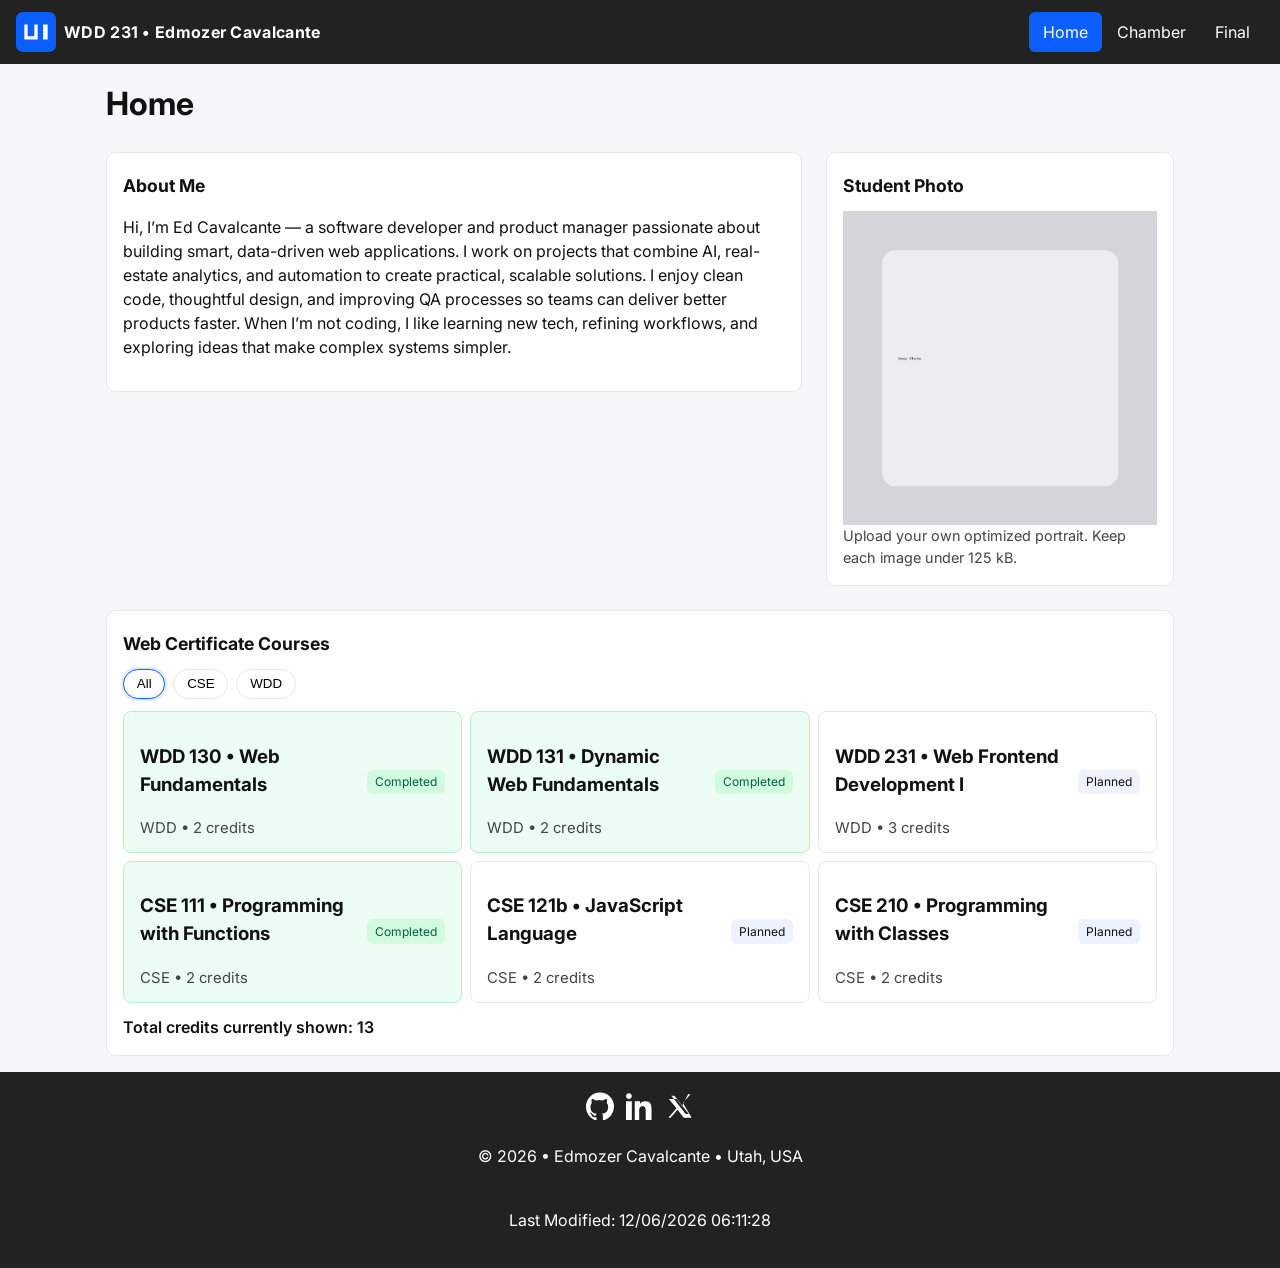
==== index.html @ 896c59fc "Align About Me and Student Photo cards, refactor grid layout for desktop/tablet, and fix spacing iss" ====
<!DOCTYPE html>
<html lang="en">
<head>
  <meta charset="utf-8">
  <meta name="viewport" content="width=device-width, initial-scale=1">
  <meta name="description" content="WDD 231 Course Home Page for Web Frontend Development I.">
  <meta name="author" content="Edmozer Cavalcante">
  <title>WDD 231 • Course Home</title>
  <link rel="preconnect" href="https://fonts.googleapis.com">
  <link rel="preconnect" href="https://fonts.gstatic.com" crossorigin>
  <link href="https://fonts.googleapis.com/css2?family=Inter:wght@400;600;800&display=swap" rel="stylesheet">
  <link rel="stylesheet" href="css/small.css">
  <link rel="stylesheet" href="css/larger.css">
  <script src="js/navigation.js" defer></script>
  <script src="js/date.js" defer></script>
  <script src="js/course.js" defer></script>
</head>
<body>
  <header class="site-header">
    <div class="brand">
      <img src="images/logo.svg" alt="BYU-I style site logo" width="40" height="40">
      <span class="site-name">WDD 231 • Edmozer Cavalcante</span>
    </div>
    <button class="menu-toggle" aria-label="Menu" aria-expanded="false" aria-controls="primary-nav">
      <span class="bar"></span>
      <span class="bar"></span>
      <span class="bar"></span>
    </button>
    <nav id="primary-nav" class="nav" aria-label="Primary">
      <a href="#" class="active" aria-current="page">Home</a>
      <a href="chamber/">Chamber</a>
      <a href="final/">Final</a>
    </nav>
  </header>

  <main>
    <h1>Home</h1>
    <section class="about">
      <h2>About Me</h2>
      <p>
        Hi, I’m Ed Cavalcante — a software developer and product manager passionate about building
        smart, data-driven web applications. I work on projects that combine AI, real-estate
        analytics, and automation to create practical, scalable solutions. I enjoy clean code,
        thoughtful design, and improving QA processes so teams can deliver better products faster.
        When I’m not coding, I like learning new tech, refining workflows, and exploring ideas
        that make complex systems simpler.
      </p>
    </section>

    <section class="student-photo">
      <h2>Student Photo</h2>
      <figure>
        <img src="images/student-placeholder.jpg" width="500" height="500" alt="Portrait of Ed" loading="lazy">
        <figcaption>Upload your own optimized portrait. Keep each image under 125 kB.</figcaption>
      </figure>
    </section>

    <section class="certificate">
      <h2>Web Certificate Courses</h2>
      <div class="filters" role="group" aria-label="Filter courses">
        <button id="filter-all" class="chip selected">All</button>
        <button id="filter-cse" class="chip">CSE</button>
        <button id="filter-wdd" class="chip">WDD</button>
      </div>
      <div id="course-list" class="course-list" aria-live="polite"></div>
      <p id="credit-total" class="credit-total">Total credits currently shown: 0</p>
    </section>
  </main>

  <footer class="site-footer">
    <div class="social">
      <a href="https://github.com/your-github-username/wdd231" target="_blank" rel="noopener" aria-label="GitHub">
        <img src="images/github.svg" width="28" height="28" alt="GitHub">
      </a>
      <a href="https://www.linkedin.com/in/your-linkedin" target="_blank" rel="noopener" aria-label="LinkedIn">
        <img src="images/linkedin.svg" width="28" height="28" alt="LinkedIn">
      </a>
      <a href="https://x.com/" target="_blank" rel="noopener" aria-label="X">
        <img src="images/x.svg" width="28" height="28" alt="X">
      </a>
    </div>
  <p>&copy; <span id="year"></span> • <span class="student">Edmozer Cavalcante</span> • Utah, USA</p>
    <p id="lastModified">Last Modified: </p>
  </footer>
</body>
</html>
---- css/small.css ----
/* small.css — base styles for mobile first */
:root{
  --bg:#f6f7f8;
  --panel:#ffffff;
  --ink:#111;
  --ink-sub:#444;
  --brand:#0b5fff;
  --muted:#e6e8eb;
  --success:#0f8b2c;
  --completed-bg:#ecfdf3;
}

*{box-sizing:border-box}
html,body{height:100%}
body{
  margin:0;
  font-family:Inter, system-ui, -apple-system, Segoe UI, Roboto, Arial, sans-serif;
  color:var(--ink);
  background:var(--bg);
  line-height:1.5;
}

img{max-width:100%; height:auto; display:block}

/* Utility: visually hidden for screen readers */
.visually-hidden{
  position:absolute !important;
  height:1px; width:1px;
  overflow:hidden; clip:rect(1px, 1px, 1px, 1px);
  white-space:nowrap; border:0; padding:0; margin:-1px;
}

.site-header{
  display:flex;
  align-items:center;
  justify-content:space-between;
  gap:.5rem;
  padding:.75rem 1rem;
  background:#222;
  color:#fff;
}

.brand{display:flex; align-items:center; gap:.5rem}
.site-name{font-weight:700; letter-spacing:.3px}

.menu-toggle{
  display:inline-flex;
  flex-direction:column;
  gap:4px;
  background:transparent;
  border:0;
  cursor:pointer;
}
.menu-toggle .bar{
  display:block;
  width:26px;
  height:3px;
  background:#fff;
  border-radius:2px;
}

.nav{
  position:absolute;
  inset-inline:0;
  top:56px;
  background:#111;
  display:none;
  flex-direction:column;
}
.nav a{
  color:#fff;
  text-decoration:none;
  padding:.85rem 1rem;
  border-top:1px solid #2a2a2a;
}
.nav a:hover{background:#1c1c1c}
.nav a.active{background:#0b5fff}

.nav.open{display:flex}

main{padding:1rem; display:grid; gap:1rem}
h1{margin:0 0 .5rem 0}
section{
  background:var(--panel);
  border:1px solid var(--muted);
  border-radius:10px;
  padding:1rem;
}
section h2{
  margin:.25rem 0 .75rem;
  font-size:1.1rem;
}

.student-photo figure{margin:0}
.student-photo figcaption{color:var(--ink-sub); font-size:.9rem}

.filters{
  display:flex;
  gap:.5rem;
  flex-wrap:wrap;
  margin:.25rem 0 .75rem;
}
.chip{
  padding:.4rem .8rem;
  border:1px solid var(--muted);
  background:#fff;
  border-radius:999px;
  cursor:pointer;
}
.chip.selected{border-color:var(--brand); box-shadow:0 0 0 2px rgba(11,95,255,.12)}

.course-list{
  display:grid;
  grid-template-columns:1fr;
  gap:.5rem;
}
.course{
  padding:.75rem 1rem;
  border:1px solid var(--muted);
  border-radius:8px;
  background:#fff;
  display:flex;
  align-items:center;
  justify-content:space-between;
  gap:.75rem;
}
.course .meta{color:var(--ink-sub); font-size:.93rem}
.course.completed{
  background:var(--completed-bg);
  border-color:#b6f0c6;
}
.course .badge{
  font-size:.75rem;
  padding:.2rem .5rem;
  border-radius:6px;
  background:#eef2ff;
}
.course.completed .badge{
  background:#d1fadf;
  color:#065f46;
}

.credit-total{margin:.75rem 0 0; font-weight:600}

.site-footer{
  display:grid;
  gap:.5rem;
  place-items:center;
  text-align:center;
  padding:1.25rem;
  color:#fff;
  background:#222;
}
.site-footer .social{display:flex; gap:.75rem; align-items:center}
.site-footer img{filter:invert(1)}
---- css/larger.css ----
/* larger.css — enhancements for larger viewports */
/* medium breakpoint: side-by-side about and photo on tablets */
@media (min-width: 1024px) {
  main {
    display: grid;
    max-width: 1100px;
    margin: 0 auto;
    grid-template-columns: 1fr 320px;
    grid-template-areas:
      "header header"
      "about photo"
      "courses courses";
    gap: 24px;
    align-items: start;
  }
  main > h1 {
    grid-area: header;
    margin-bottom: 0;
  }
  .about {
    grid-area: about;
    margin: 0;
  }
  .student-photo {
    grid-area: photo;
    margin: 0;
  }
  .certificate {
    grid-area: courses;
    margin: 0;
  }
}

@media (min-width: 768px) and (max-width: 1023px) {
  main {
    display: grid;
    max-width: 900px;
    margin: 0 auto;
    grid-template-columns: 1fr 1fr;
    grid-template-areas:
      "header header"
      "about photo"
      "courses courses";
    gap: 24px;
    align-items: start;
  }
  main > h1 {
    grid-area: header;
    margin-bottom: 0;
  }
  .about {
    grid-area: about;
    margin: 0;
  }
  .student-photo {
    grid-area: photo;
    margin: 0;
  }
  .certificate {
    grid-area: courses;
    margin: 0;
  }
}

@media (min-width: 768px){
  .menu-toggle{display:none}
  .nav{
    position:static;
    display:flex;
    flex-direction:row;
    background:transparent;
  }
  .nav a{
    border:0;
    padding:.5rem .9rem;
    border-radius:6px;
    color:#fff;
  }
  .nav a:hover{background:rgba(255,255,255,.1)}

  main{
    max-width:1100px;
    margin:0 auto;
    display: grid;
    grid-template-columns: 2fr 1fr;
    grid-auto-flow: dense;
  }
  .about{grid-column:1}
  .student-photo{grid-column:2}
  .certificate{grid-column:1 / -1}
  .course-list{
    grid-template-columns: repeat(3, minmax(0,1fr));
  }
}
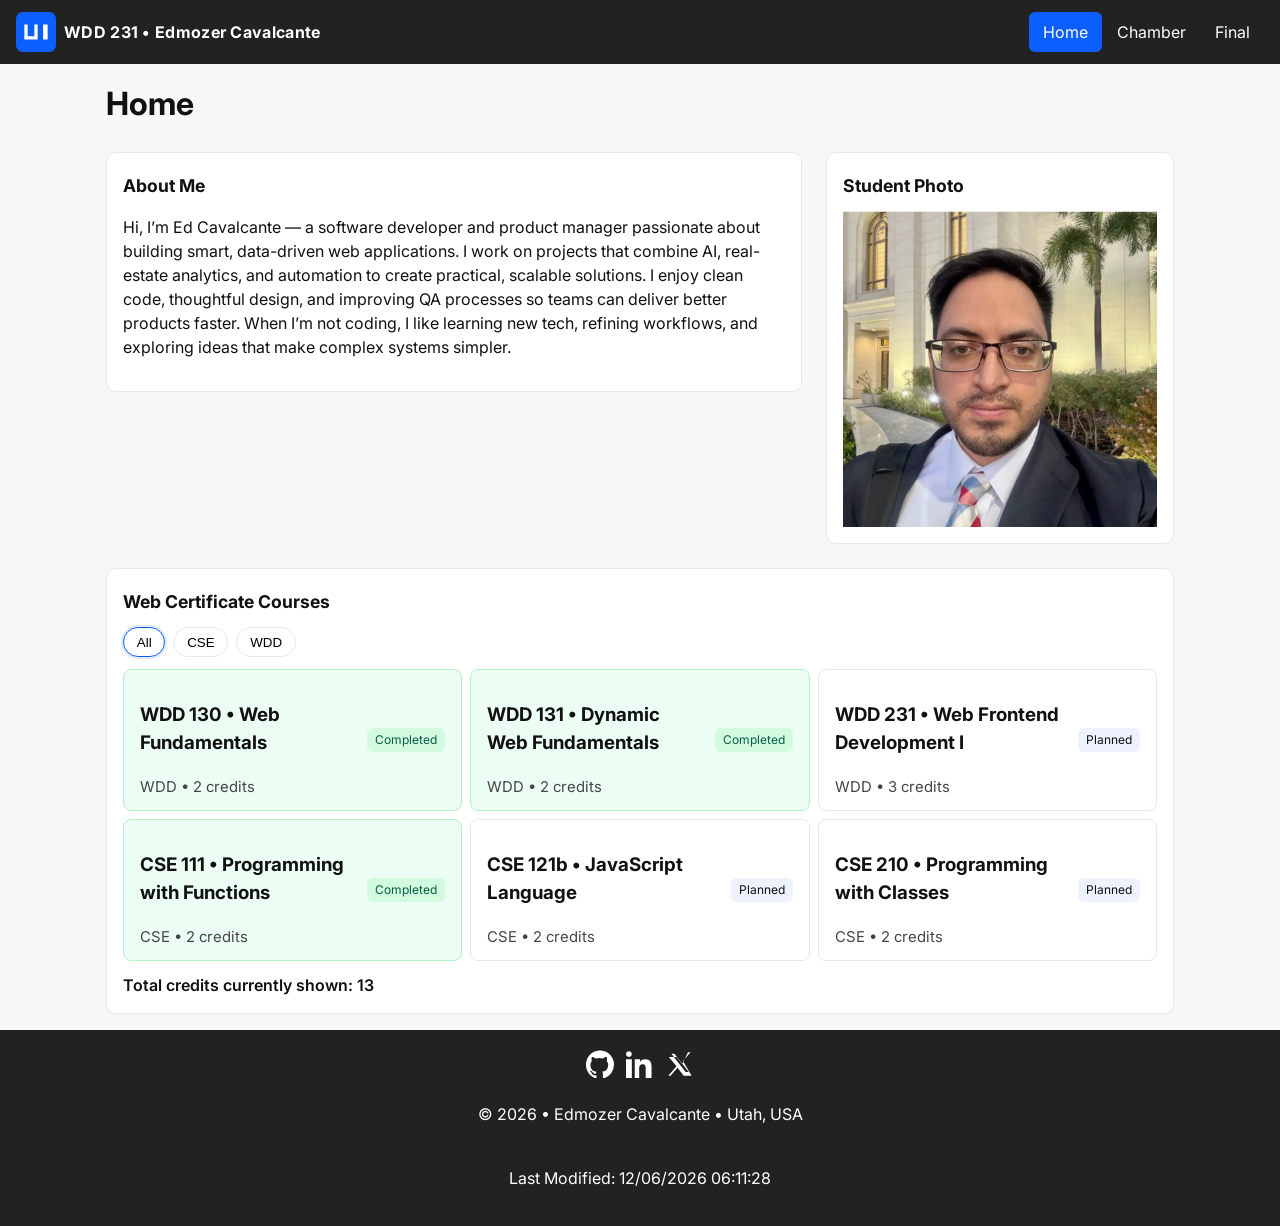
==== commit c43b2682: "Remove all comments from index.html and clean up markup" ====
--- a/index.html
+++ b/index.html
@@ -50,8 +50,8 @@
     <section class="student-photo">
       <h2>Student Photo</h2>
       <figure>
-        <img src="images/student-placeholder.jpg" width="500" height="500" alt="Portrait of Ed" loading="lazy">
-        <figcaption>Upload your own optimized portrait. Keep each image under 125 kB.</figcaption>
+  <img src="images/student-profile.webp" width="500" height="500" alt="Portrait of Ed Cavalcante" loading="lazy">
+
       </figure>
     </section>
 
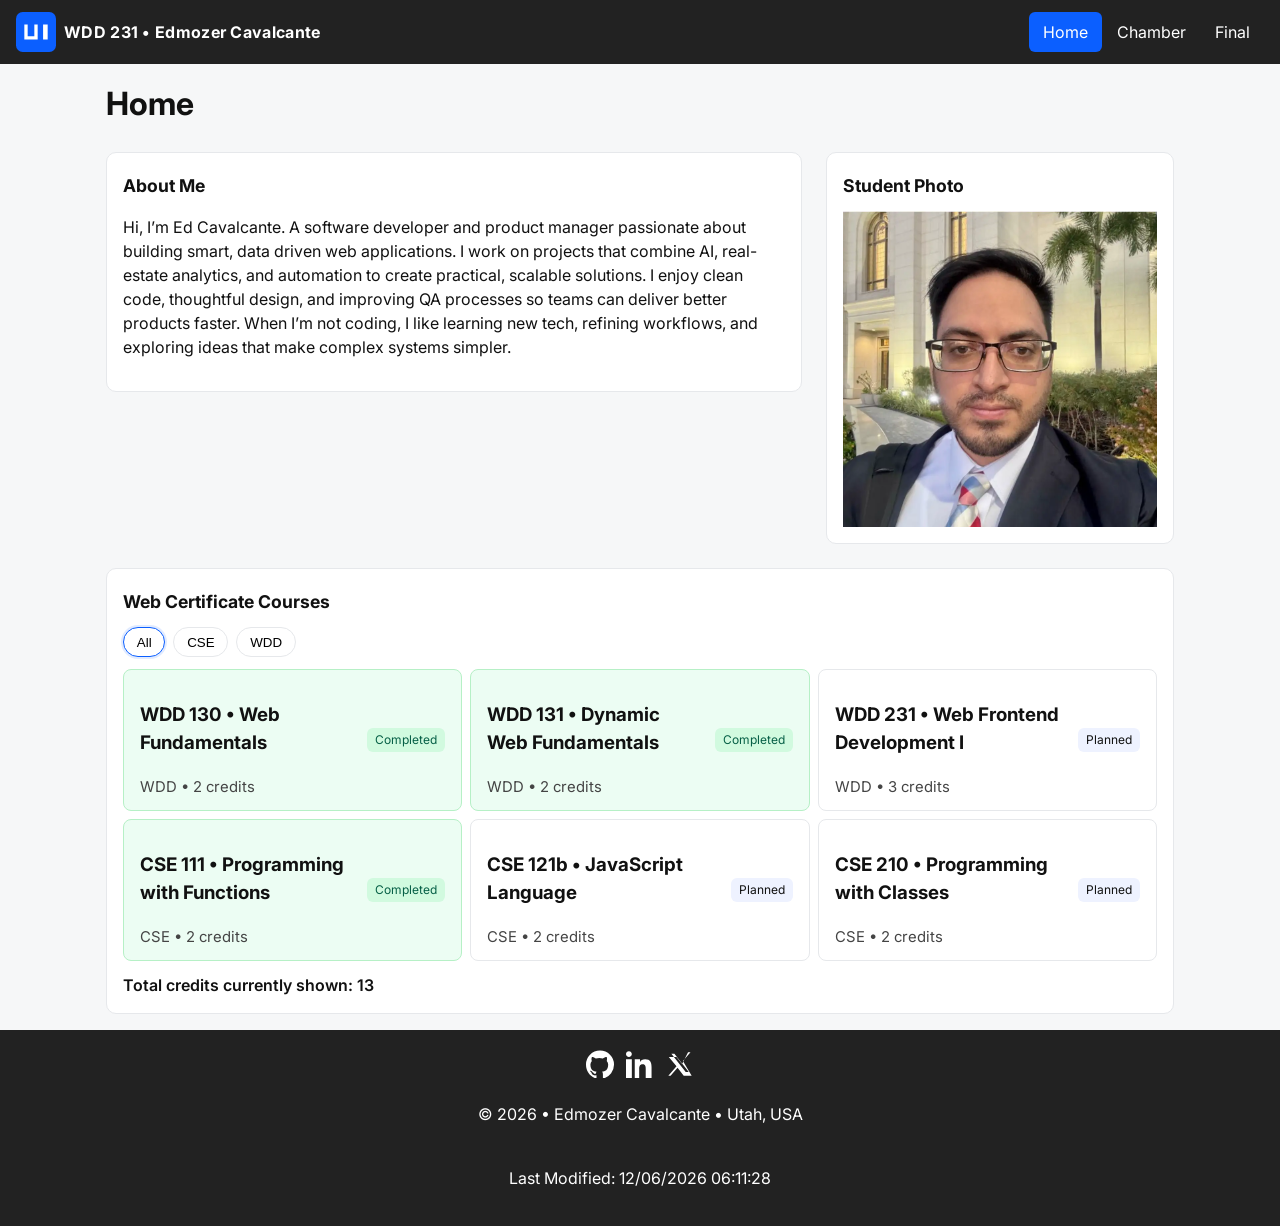
==== commit a5b44a8b: "Final edits before production deployment" ====
--- a/index.html
+++ b/index.html
@@ -9,11 +9,11 @@
   <link rel="preconnect" href="https://fonts.googleapis.com">
   <link rel="preconnect" href="https://fonts.gstatic.com" crossorigin>
   <link href="https://fonts.googleapis.com/css2?family=Inter:wght@400;600;800&display=swap" rel="stylesheet">
-  <link rel="stylesheet" href="css/small.css">
-  <link rel="stylesheet" href="css/larger.css">
-  <script src="js/navigation.js" defer></script>
-  <script src="js/date.js" defer></script>
-  <script src="js/course.js" defer></script>
+  <link rel="stylesheet" href="styles/small.css">
+  <link rel="stylesheet" href="styles/larger.css">
+  <script src="scripts/navigation.js" defer></script>
+  <script src="scripts/date.js" defer></script>
+  <script src="scripts/course.js" defer></script>
 </head>
 <body>
   <header class="site-header">
@@ -38,8 +38,8 @@
     <section class="about">
       <h2>About Me</h2>
       <p>
-        Hi, I’m Ed Cavalcante — a software developer and product manager passionate about building
-        smart, data-driven web applications. I work on projects that combine AI, real-estate
+        Hi, I’m Ed Cavalcante. A software developer and product manager passionate about building
+        smart, data driven web applications. I work on projects that combine AI, real-estate
         analytics, and automation to create practical, scalable solutions. I enjoy clean code,
         thoughtful design, and improving QA processes so teams can deliver better products faster.
         When I’m not coding, I like learning new tech, refining workflows, and exploring ideas
@@ -69,10 +69,10 @@
 
   <footer class="site-footer">
     <div class="social">
-      <a href="https://github.com/your-github-username/wdd231" target="_blank" rel="noopener" aria-label="GitHub">
+  <a href="https://github.com/edmozer" target="_blank" rel="noopener" aria-label="GitHub">
         <img src="images/github.svg" width="28" height="28" alt="GitHub">
       </a>
-      <a href="https://www.linkedin.com/in/your-linkedin" target="_blank" rel="noopener" aria-label="LinkedIn">
+  <a href="https://www.linkedin.com/in/edmozer-cavalcante/" target="_blank" rel="noopener" aria-label="LinkedIn">
         <img src="images/linkedin.svg" width="28" height="28" alt="LinkedIn">
       </a>
       <a href="https://x.com/" target="_blank" rel="noopener" aria-label="X">
--- a/styles/small.css
+++ b/styles/small.css
@@ -0,0 +1,155 @@
+/* small.css — base styles for mobile first */
+:root{
+  --bg:#f6f7f8;
+  --panel:#ffffff;
+  --ink:#111;
+  --ink-sub:#444;
+  --brand:#0b5fff;
+  --muted:#e6e8eb;
+  --success:#0f8b2c;
+  --completed-bg:#ecfdf3;
+}
+
+*{box-sizing:border-box}
+html,body{height:100%}
+body{
+  margin:0;
+  font-family:Inter, system-ui, -apple-system, Segoe UI, Roboto, Arial, sans-serif;
+  color:var(--ink);
+  background:var(--bg);
+  line-height:1.5;
+}
+
+img{max-width:100%; height:auto; display:block}
+
+/* Utility: visually hidden for screen readers */
+.visually-hidden{
+  position:absolute !important;
+  height:1px; width:1px;
+  overflow:hidden; clip:rect(1px, 1px, 1px, 1px);
+  white-space:nowrap; border:0; padding:0; margin:-1px;
+}
+
+.site-header{
+  display:flex;
+  align-items:center;
+  justify-content:space-between;
+  gap:.5rem;
+  padding:.75rem 1rem;
+  background:#222;
+  color:#fff;
+}
+
+.brand{display:flex; align-items:center; gap:.5rem}
+.site-name{font-weight:700; letter-spacing:.3px}
+
+.menu-toggle{
+  display:inline-flex;
+  flex-direction:column;
+  gap:4px;
+  background:transparent;
+  border:0;
+  cursor:pointer;
+}
+.menu-toggle .bar{
+  display:block;
+  width:26px;
+  height:3px;
+  background:#fff;
+  border-radius:2px;
+}
+
+.nav{
+  position:absolute;
+  inset-inline:0;
+  top:56px;
+  background:#111;
+  display:none;
+  flex-direction:column;
+}
+.nav a{
+  color:#fff;
+  text-decoration:none;
+  padding:.85rem 1rem;
+  border-top:1px solid #2a2a2a;
+}
+.nav a:hover{background:#1c1c1c}
+.nav a.active{background:#0b5fff}
+
+.nav.open{display:flex}
+
+main{padding:1rem; display:grid; gap:1rem}
+h1{margin:0 0 .5rem 0}
+section{
+  background:var(--panel);
+  border:1px solid var(--muted);
+  border-radius:10px;
+  padding:1rem;
+}
+section h2{
+  margin:.25rem 0 .75rem;
+  font-size:1.1rem;
+}
+
+.student-photo figure{margin:0}
+.student-photo figcaption{color:var(--ink-sub); font-size:.9rem}
+
+.filters{
+  display:flex;
+  gap:.5rem;
+  flex-wrap:wrap;
+  margin:.25rem 0 .75rem;
+}
+.chip{
+  padding:.4rem .8rem;
+  border:1px solid var(--muted);
+  background:#fff;
+  border-radius:999px;
+  cursor:pointer;
+}
+.chip.selected{border-color:var(--brand); box-shadow:0 0 0 2px rgba(11,95,255,.12)}
+
+.course-list{
+  display:grid;
+  grid-template-columns:1fr;
+  gap:.5rem;
+}
+.course{
+  padding:.75rem 1rem;
+  border:1px solid var(--muted);
+  border-radius:8px;
+  background:#fff;
+  display:flex;
+  align-items:center;
+  justify-content:space-between;
+  gap:.75rem;
+}
+.course .meta{color:var(--ink-sub); font-size:.93rem}
+.course.completed{
+  background:var(--completed-bg);
+  border-color:#b6f0c6;
+}
+.course .badge{
+  font-size:.75rem;
+  padding:.2rem .5rem;
+  border-radius:6px;
+  background:#eef2ff;
+}
+.course.completed .badge{
+  background:#d1fadf;
+  color:#065f46;
+}
+
+.credit-total{margin:.75rem 0 0; font-weight:600}
+
+.site-footer{
+  display:grid;
+  gap:.5rem;
+  place-items:center;
+  text-align:center;
+  padding:1.25rem;
+  color:#fff;
+  background:#222;
+}
+.site-footer .social{display:flex; gap:.75rem; align-items:center}
+.site-footer img{filter:invert(1)}
--- a/styles/larger.css
+++ b/styles/larger.css
@@ -0,0 +1,94 @@
+/* larger.css — enhancements for larger viewports */
+/* medium breakpoint: side-by-side about and photo on tablets */
+@media (min-width: 1024px) {
+  main {
+    display: grid;
+    max-width: 1100px;
+    margin: 0 auto;
+    grid-template-columns: 1fr 320px;
+    grid-template-areas:
+      "header header"
+      "about photo"
+      "courses courses";
+    gap: 24px;
+    align-items: start;
+  }
+  main > h1 {
+    grid-area: header;
+    margin-bottom: 0;
+  }
+  .about {
+    grid-area: about;
+    margin: 0;
+  }
+  .student-photo {
+    grid-area: photo;
+    margin: 0;
+  }
+  .certificate {
+    grid-area: courses;
+    margin: 0;
+  }
+}
+
+@media (min-width: 768px) and (max-width: 1023px) {
+  main {
+    display: grid;
+    max-width: 900px;
+    margin: 0 auto;
+    grid-template-columns: 1fr 1fr;
+    grid-template-areas:
+      "header header"
+      "about photo"
+      "courses courses";
+    gap: 24px;
+    align-items: start;
+  }
+  main > h1 {
+    grid-area: header;
+    margin-bottom: 0;
+  }
+  .about {
+    grid-area: about;
+    margin: 0;
+  }
+  .student-photo {
+    grid-area: photo;
+    margin: 0;
+  }
+  .certificate {
+    grid-area: courses;
+    margin: 0;
+  }
+}
+
+@media (min-width: 768px){
+  .menu-toggle{display:none}
+  .nav{
+    position:static;
+    display:flex;
+    flex-direction:row;
+    background:transparent;
+  }
+  .nav a{
+    border:0;
+    padding:.5rem .9rem;
+    border-radius:6px;
+    color:#fff;
+  }
+  .nav a:hover{background:rgba(255,255,255,.1)}
+
+  main{
+    max-width:1100px;
+    margin:0 auto;
+    display: grid;
+    grid-template-columns: 2fr 1fr;
+    grid-auto-flow: dense;
+  }
+  .about{grid-column:1}
+  .student-photo{grid-column:2}
+  .certificate{grid-column:1 / -1}
+  .course-list{
+    grid-template-columns: repeat(3, minmax(0,1fr));
+  }
+}
